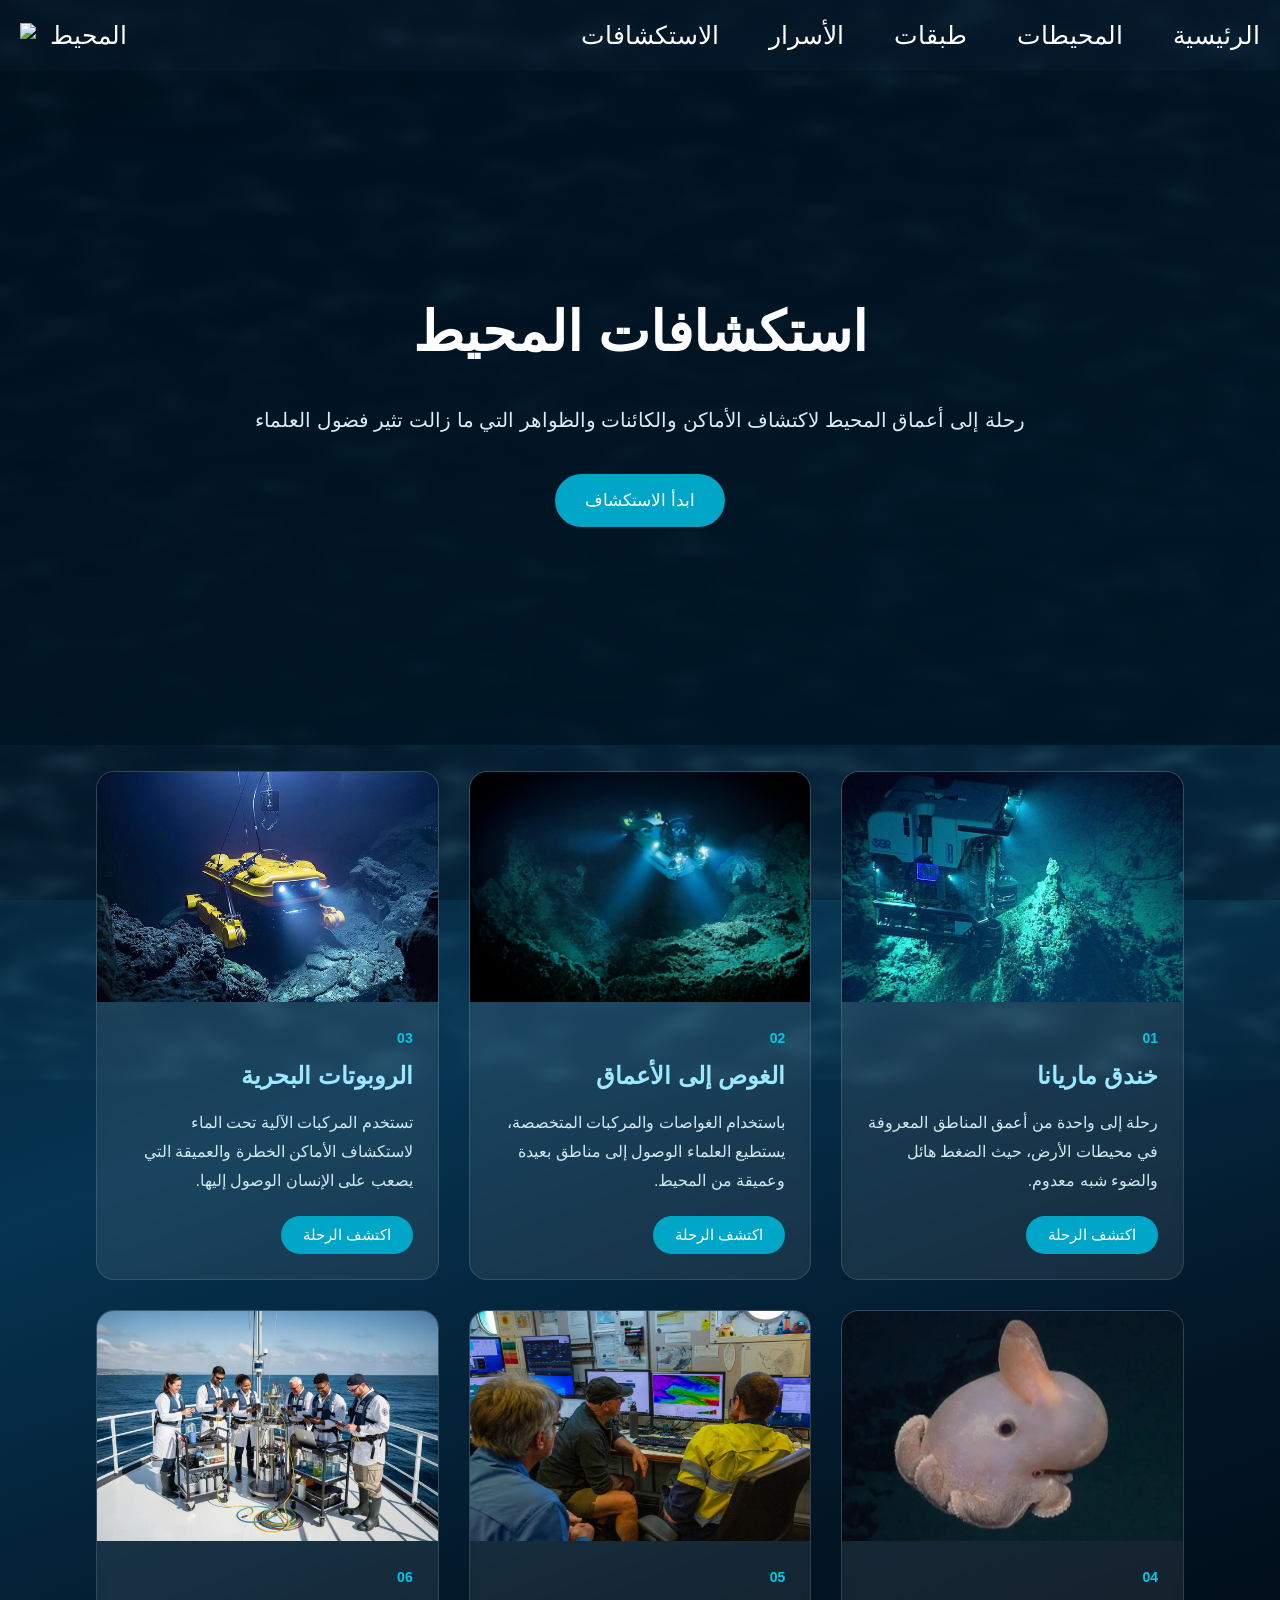
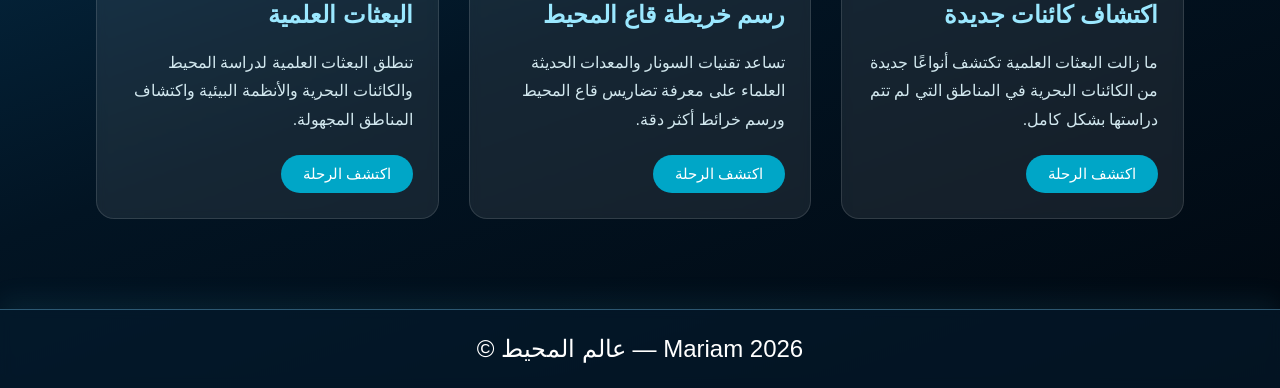
==== exploration.html @ ef14ada7 "Add files via upload" ====
<!DOCTYPE html>
<html>

<head>
    <meta charset="UTF-8">
    <meta name="viewport" content="width=device-width, initial-scale=1.0">
    <title>استكشافات المحيط</title>
    <link rel="stylesheet" href="sea.css">
</head>

<body>

    <svg style="position:absolute;width:0;height:0" aria-hidden="true">
            <filter id="caustics" x="-20%" y="-20%" width="140%" height="140%">
                <feTurbulence type="fractalNoise" baseFrequency="0.014 0.032" numOctaves="2" seed="7" result="noise"/>
                <feColorMatrix in="noise" type="matrix"
                    values="0 0 0 0 0.29
                            0 0 0 0 0.79
                            0 0 0 0 0.94
                            0 0 0 1 0" result="tinted"/>
                <feComponentTransfer in="tinted">
                <feFuncA type="gamma" amplitude="1.4" exponent="4" offset="0"/>
                </feComponentTransfer>
                <feGaussianBlur stdDeviation="1"/>
            </filter>
            </svg>
            <div class="caustics-bg"></div>
        


    <!-- شريط التنقل -->
    
         <nav>
            <div class="logo">
                <img src="شعب مرجانيه.WEBP" alt="شعب مرجانيه">
                <span>المحيط</span>
            </div>

    <!-- زر القائمة للموبايل -->
            <button class="menu-toggle" id="menu-toggle">☰</button>

            <div class="nav-menu" dir="rtl">
                <ul>
                    <li><a href="index.html" id="home">الرئيسية</a></li>
                    <li><a href="theiat.html" id="oceans">المحيطات</a></li>
                    <li><a href="layers.html" id="layers">طبقات</a></li>
                    <li><a href="secrets.html" id="secrets">الأسرار</a></li>
                    <li><a href="exploration.html" id="exploration">الاستكشافات</a></li>
                </ul>
            </div>
        </nav>


    <!-- مقدمة الصفحة -->
    <header class="exploration-hero">

        <div class="hero-content">

            <h1>استكشافات المحيط</h1>

            <p>
                رحلة إلى أعماق المحيط لاكتشاف الأماكن والكائنات
                والظواهر التي ما زالت تثير فضول العلماء
            </p>

            <a href="#explorations" class="hero-button">
                ابدأ الاستكشاف
            </a>

        </div>

    </header>


    <!-- الاستكشافات -->
    <main id="explorations">

    <br>


        <div class="explorations-container" dir="rtl">


            <!-- الاستكشاف الأول -->
            <article class="exploration-card">

                <img
                    src="خندق ماريانا.jpg"
                    alt="خندق ماريانا">

                <div class="exploration-content">

                    <span class="exploration-number">01</span>

                    <h3>خندق ماريانا</h3>

                    <p>
                        رحلة إلى واحدة من أعمق المناطق المعروفة
                        في محيطات الأرض، حيث الضغط هائل والضوء
                        شبه معدوم.
                    </p>

                    <button onclick="showExploration(this)">
                        اكتشف الرحلة
                    </button>

                    <div class="exploration-info">
                        يقع خندق ماريانا في غرب المحيط الهادئ،
                        ويُعد أعمق نقطة معروفة في محيطات الأرض.
                        يتميز بضغط هائل وظلام شديد، مما يجعل
                        استكشافه تحديًا كبيرًا للعلماء.
                    </div>

                </div>

            </article>


            <!-- الاستكشاف الثاني -->
            <article class="exploration-card">

                <img
                    src="الغوص الى الاعماق.jpg"
                    alt="غواصة في أعماق المحيط">

                <div class="exploration-content">

                    <span class="exploration-number">02</span>

                    <h3>الغوص إلى الأعماق</h3>

                    <p>
                        باستخدام الغواصات والمركبات المتخصصة،
                        يستطيع العلماء الوصول إلى مناطق بعيدة
                        وعميقة من المحيط.
                    </p>

                    <button onclick="showExploration(this)">
                        اكتشف الرحلة
                    </button>

                    <div class="exploration-info">
                        تستخدم الغواصات والمركبات المتخصصة
                        للوصول إلى أعماق المحيط.
                        وتسمح هذه الرحلات للعلماء بدراسة
                        الكائنات والبيئات التي لا يستطيع الإنسان
                        الوصول إليها بنفسه.
                    </div>

                </div>

            </article>


            <!-- الاستكشاف الثالث -->
            <article class="exploration-card">

                <img
                    src=" الروبوتات البحريه.jpg"
                    alt="روبوت يستكشف المحيط">

                <div class="exploration-content">

                    <span class="exploration-number">03</span>

                    <h3>الروبوتات البحرية</h3>

                    <p>
                        تستخدم المركبات الآلية تحت الماء لاستكشاف
                        الأماكن الخطرة والعميقة التي يصعب على الإنسان
                        الوصول إليها.
                    </p>

                    <button onclick="showExploration(this)">
                        اكتشف الرحلة
                    </button>

                    <div class="exploration-info">
                        تستطيع الروبوتات البحرية استكشاف المناطق
                        العميقة والخطيرة وجمع الصور والعينات والبيانات.
                        وتساعد العلماء على دراسة المحيط دون تعريض
                        الإنسان للخطر.
                    </div>

                </div>

            </article>


            <!-- الاستكشاف الرابع -->
            <article class="exploration-card">

                <img
                    src="اكتشاف كائنات جديده.jpg"
                    alt="اكتشاف كائن بحري جديد">

                <div class="exploration-content">

                    <span class="exploration-number">04</span>

                    <h3>اكتشاف كائنات جديدة</h3>

                    <p>
                        ما زالت البعثات العلمية تكتشف أنواعًا جديدة
                        من الكائنات البحرية في المناطق التي لم تتم
                        دراستها بشكل كامل.
                    </p>

                    <button onclick="showExploration(this)">
                        اكتشف الرحلة
                    </button>

                    <div class="exploration-info">
                        لا يزال المحيط يخفي عددًا كبيرًا من الكائنات
                        غير المعروفة. وتساعد البعثات العلمية على
                        اكتشاف أنواع جديدة ودراسة طرق تكيفها
                        مع الظروف القاسية في الأعماق.
                    </div>

                </div>

            </article>


            <!-- الاستكشاف الخامس -->
            <article class="exploration-card">

                <img
                    src="رسم خريطة القاع.jpg"
                    alt="رسم خرائط قاع المحيط">

                <div class="exploration-content">

                    <span class="exploration-number">05</span>

                    <h3>رسم خريطة قاع المحيط</h3>

                    <p>
                        تساعد تقنيات السونار والمعدات الحديثة
                        العلماء على معرفة تضاريس قاع المحيط
                        ورسم خرائط أكثر دقة.
                    </p>

                    <button onclick="showExploration(this)">
                        اكتشف الرحلة
                    </button>

                    <div class="exploration-info">
                        يستخدم العلماء تقنيات السونار لرسم خرائط
                        لقاع المحيط ومعرفة الجبال والأخاديد والبراكين
                        الموجودة تحته، مما يساعد على فهم تضاريس
                        المحيط بشكل أفضل.
                    </div>

                </div>

            </article>


            <!-- الاستكشاف السادس -->
            <article class="exploration-card">

                <img
                    src="البعثات العلمية.jpg"
                    alt="علماء يستكشفون المحيط">

                <div class="exploration-content">

                    <span class="exploration-number">06</span>

                    <h3>البعثات العلمية</h3>

                    <p>
                        تنطلق البعثات العلمية لدراسة المحيط
                        والكائنات البحرية والأنظمة البيئية
                        واكتشاف المناطق المجهولة.
                    </p>

                    <button onclick="showExploration(this)">
                        اكتشف الرحلة
                    </button>

                    <div class="exploration-info">
                        تنطلق البعثات العلمية لدراسة الكائنات البحرية
                        والبيئات المحيطية وجمع العينات والبيانات.
                        وتساهم هذه الرحلات في اكتشاف مناطق جديدة
                        وفهم أسرار المحيط.
                    </div>

                </div>

            </article>


        </div>

    </main>


    <!-- تذييل الصفحة -->
    <footer>
        &copy; عالم المحيط — Mariam 2026
    </footer>


    <script src="sea.js"></script>

</body>

</html>
---- sea.css ----
*{
    margin: 0;
    padding: 0;
    box-sizing: border-box;
}

html
{
    scroll-behavior: smooth;
}

body
{
    font-family: "Cairo", sans-serif;
    line-height: 1.6;
    min-height: 100vh;
    overflow-x: hidden;
    background: linear-gradient(160deg, #010810, #03192b, #063452, #021423, #010810);
}

.caustics-bg{
    position: fixed;
    inset: 0;
    z-index: 0;
    pointer-events: none;
    filter: url(#caustics);
    opacity: 0.22;
    mix-blend-mode: screen;
    background: radial-gradient(circle at 50% 35%, rgba(255,255,255,0.9), transparent 60%);
}

body::before {
    content: "";
    position: fixed;
    inset: 0;
    background: rgba(0, 8, 16, 0.35);
    z-index: 0;
}
 
body > * {
    position: relative;
    z-index: 1;
}
.background{
    position: fixed;
    top: 0;
    left: 0;
    width: 100%;
    height: 100vh;
    object-fit:fill;
    z-index: -1;
}
nav
{
    display: flex;
    justify-content: space-between;
    align-items: center;
    background: rgba(6, 30, 50, 0.55);
    backdrop-filter: blur(5px);
    padding: 15px 20px;
    color: white;
    position: sticky;
    top:0;
    z-index:1000;
    font-size: 25px;


}


.logo
{
    display: flex;
    align-items: center;
    gap: 5px;

}
.logo img
{
    width: 25px;
    height: 25px;
}
ul
{
    list-style: none;
    display: flex;
    gap: 50px;
}
ul li a
{
    text-decoration: none;
    color: white;
    gap: 50px;
    font-size: 25px;


}

.hero
{
    text-align: right;
    color: white;
    display: flex;
    flex-direction: column;
    align-items: flex-end;
    padding-top: 50px;
    padding-right: 25px;
}

.hero h3,
.hero h1,.hero p{
    padding: 0px;
    text-align: right;
    font-size: 20px;
    margin-bottom: 10px;
    align-items: flex-end;

}

/* =========================
   أزرار اكتشاف المحيط
========================= */

.butons {
    display: flex;
    justify-content: center;
    align-items: center;
    gap: 20px;
    margin-top: 35px;
    direction: rtl;
}

/* شكل الزر الأساسي */
.but {
    display: inline-block;
    padding: 14px 28px;
    border: 1px solid rgba(255, 255, 255, 0.45);
    border-radius: 25px;
    color: white;
    text-decoration: none;
    font-family: 'Cairo', sans-serif;
    font-size: 16px;
    font-weight: 700;
    background: rgba(0, 70, 110, 0.55);
    backdrop-filter: blur(6px);
    transition: 0.3s ease;
}

/* عند تمرير الماوس */
.but:hover {
    background: rgba(19, 61, 75, 0.75);
    border-color: rgba(255, 255, 255, 0.8);
    transform: translateY(-4px);
    box-shadow: 0 8px 25px rgba(0, 180, 220, 0.3);
}

/* زر اكتشف طبقات المحيط */
.bu 
{
background: rgba(0, 35, 70, 0.7); 
}

/* تأثير مختلف عند المرور عليه */
.bu:hover {
    background: rgba(0, 70, 110, 0.55);
}

hr
{
    width:100%;    
    border: 1px solid ;
    height: 2px;             
    border: none;
    height: 1px;
    background: rgba(125, 211, 252, 0.35);

}
.about{
    color:wheat;
    text-align: right;
    font-size: 100%;
    margin-right: 25px;
}
.about > div:first-child {
    text-align: right;
}
.about > div:first-child pre {
    font-size: 19px;
}
.info-box{
    width:90%;
    margin:30px auto;
    padding:20px;
    background-color: rgba(50, 61, 61, 0.5);;
    border-radius: 15px;
    text-align: right;
    border: 1px solid #7dd3fc;
    box-shadow: 0 0 15px rgba(125, 211, 252, 0.5);

    
}
.informtion{
    direction: rtl;
    list-style:disc;
    display: block;
    text-align: right;
    margin-right: 20px;

}
.relation{
    color:white

}
 
footer {
    text-align: center;

    background: rgba(6, 30, 50, 0.55);
    backdrop-filter: blur(6px);

    border-top: 1px solid rgba(125, 211, 252, 0.35);

    box-shadow: 0 -10px 25px rgba(76, 201, 240, 0.08);

    color: white;
    font-size: 150%;
    padding: 20px 0;
}

.info-box {
    opacity: 0;
    transform: translateY(30px);
    transition: 0.7s ease;
}

.info-box.show {
    opacity: 1;
    transform: translateY(0);
}
/*انتهاء صفحة الرئيسية*/




/*بداية المحيطات*/
/* الحاوية التي تحتوي جميع الكروت */


.cards {
    display: grid;
    grid-template-columns: repeat(3, 280px);
    justify-content: center;
    gap: 30px;
    padding: 50px;
}

.card:nth-child(4) {
    grid-column: 1;
    position: relative;
    left: 155px;
}

.card:nth-child(5) {
    grid-column: 2;
    position: relative;
    left: 155px;
}
.card {
    width: 280px;
    min-height: 400px;
    background: rgba(255,255,255,0.12);
    backdrop-filter: blur(10px);
    border: 1px solid rgba(255,255,255,0.2);
    border-radius: 20px;
    padding: 20px;
    text-align: center;
    color: white;
    transition: 0.4s ease;
    box-shadow: 0 0 15px rgba(125, 211, 252, 0.5);
}



 
/* الكرت */
 

/* عند المرور بالماوس */
.card:hover{
    transform: translateY(-10px) scale(1.03);
    box-shadow: 0 15px 30px rgba(0,0,0,0.5);
}

/* الصورة */
.card img{
    width: 100%;
    height: 180px;
    object-fit: cover;
    border-radius: 15px;
    margin-bottom: 15px;
}

/* اسم المحيط */
.card h3{
    margin-bottom: 15px;
    font-size: 24px;
    color: #9be8ff;
}

/* الوصف */
.card p{
    line-height: 1.8;
    font-size: 16px;
    color: #f1f1f1;
}

/*انتهاء صفحة  المحيطات*/

/*بداية صفحة  الطبقات*/


.hero-layer{

    text-align:center;
    padding:80px;
    color:white;
    font-size:25px;
}




.layer-card{
    width: 40%;

    background:rgba(255,255,255,0.12);

    backdrop-filter:blur(10px);
    padding: 20px;

    border-radius:20px;
    transition: 0.4s ease;

    padding:25px;

    margin:40px 0;
    position: relative;
    box-shadow: 0 0 15px rgba(125, 211, 252, 0.5);

    color:white;
}
.layer-card ul {
    display: block;
    list-style: disc;
    direction: rtl;
    text-align: right;
    padding-right: 20px;
}

.layer-card li {
    margin-bottom: 10px;
}

.timeline{
    width: 80%;
    margin: auto;
    position: relative;
    padding: 50px 0;
}

.timeline::before{
    content: "";
    position: absolute;
    left: 50%;
    top: 0;
    width: 4px;
    height: 100%;
    background: #4cc9f0;
    transform: translateX(-50%);
}


.layer-card:nth-child(odd){
    margin-right: auto;
}

.layer-card:nth-child(even){
    margin-left: auto;
}


.layer-card::before{
    content: "";
    position: absolute;
    width: 18px;
    height: 18px;
    background: #4cc9f0;
    border-radius: 50%;
    top: 30px;
}


.layer-card:nth-child(odd)::before{
    right: -50px;
}

.layer-card:nth-child(even)::before{
    left: -50px;
}

.layer1{
    background: rgba(0, 180, 255, 0.20);
}

.layer2{
    background: rgba(0, 120, 220, 0.25);
}

.layer3{
    background: rgba(0, 80, 170, 0.30);
}

.layer4{
    background: rgba(0, 50, 120, 0.35);
}

.layer5{
    background: rgba(5, 15, 50, 0.45);
}

.layers-body{
    position: relative;
}

.layers-body::before {
    background: linear-gradient(
        to bottom,
        rgba(0,180,255,0.15),
        rgba(0,100,180,0.25),
        rgba(0,40,100,0.45),
        rgba(0,10,30,0.65)
    );
}
.layer-card:hover{
    transform: translateY(-10px) scale(1.03);
    box-shadow: 0 15px 30px rgba(0,0,0,0.5);
}



/* قسم أسرار المحيط */

.ocean-secrets {
    padding: 70px 8%;
    background: linear-gradient(to bottom, #031b2e, #064b6b);
    color: white;
}




/* البطاقات */

.secrets-container {
    display: grid;
    grid-template-columns: repeat(3, 1fr);
    gap: 25px;
}


/* البطاقة */

.secret-card {
    background: rgba(255, 255, 255, 0.1);
    border-radius: 15px;
    overflow: hidden;
    transition: 0.3s;
}


/* حركة البطاقة */

.secret-card:hover {
    transform: translateY(-8px);
}


/* الصور */

.secret-card img {
    width: 100%;
    height: 220px;
    object-fit: cover;
    display: block;
}


/* محتوى البطاقة */

.card-content {
    padding: 22px;
    color: #9be8ff;

}

.card-content h2 {
    font-size: 22px;
    margin-bottom: 12px;
}

.card-content p {
    color: #d7edf5;
    line-height: 1.7;
    margin-bottom: 18px;
}


/* الزر */

.card-content button {
    background: #00a6c7;
    color: white;
    border: none;
    padding: 10px 20px;
    border-radius: 20px;
    cursor: pointer;
}

.card-content button:hover {
    background: #007d9b;
}
.secret-info {
    display: none;
    margin-top: 15px;
    padding: 15px;
    background: rgba(0, 20, 40, 0.5);
    border-right: 3px solid #4cc9f0;
    border-radius: 10px;
    color: white;
    line-height: 1.8;
    text-align: right;
}
.secret-modal {
    position: fixed;
    top: 0;
    left: 0;
    width: 100%;
    height: 100%;

    background: rgba(0, 0, 0, 0.7);

    display: none;
    justify-content: center;
    align-items: center;

    z-index: 1000;
}

.secret-modal.show {
    display: flex;
}

.modal-content {
    background: #063b5c;
    width: 90%;
    max-width: 600px;
    padding: 35px;

    border-radius: 20px;
    text-align: center;
    position: relative;

    box-shadow: 0 10px 40px rgba(0, 0, 0, 0.5);
}

.modal-content h2 {
    margin-bottom: 20px;
    font-size: 28px;
}

.modal-content p {
    line-height: 2;
    color: #d7edf5;
    font-size: 17px;
}

.close-modal {
    position: absolute;
    top: 12px;
    left: 18px;

    background: none;
    border: none;

    color: white;
    font-size: 32px;
    cursor: pointer;
}

.close-modal:hover {
    color: #00c8e8;}

/* بداية صفحة الاكتشافات */


.exploration-hero {
    min-height: 75vh;

    display: flex;
    justify-content: center;
    align-items: center;

    text-align: center;

    padding: 80px 8%;

    background:
        linear-gradient(
            rgba(0, 20, 35, 0.65),
            rgba(0, 20, 35, 0.85)
        ),
        url("images/exploration-hero.jpg");

    background-size: cover;
    background-position: center;
}

.hero-content {
    max-width: 800px;
}

.hero-content h1 {
    font-size: 55px;
    margin-bottom: 25px;
    text-align: center;
    color: white;
}

.hero-content p {
    font-size: 20px;
    line-height: 1.9;

    color: #d8edf5;

    margin-bottom: 35px;
}


/* زر ابدأ الاستكشاف */

.hero-button {
    display: inline-block;

    padding: 13px 30px;

    background-color: #00a6c7;

    color: white;

    text-decoration: none;

    border-radius: 30px;

    font-size: 17px;

    transition: 0.3s;
}

.hero-button:hover {
    background-color: #007d9b;

    transform: translateY(-3px);
}


/* =========================
   عنوان الاستكشافات
========================= */

.page-title {
    text-align: center;

    max-width: 750px;

    margin: 80px auto 50px;

    padding: 0 20px;
}

.page-title h2 {
    font-size: 40px;

    margin-bottom: 15px;
}

.page-title p {
    color: #cfe7ef;

    font-size: 18px;

    line-height: 1.8;
}


/* =========================
   بطاقات الاستكشاف
========================= */

.explorations-container {
    width: 85%;

    max-width: 1200px;

    margin: auto;

    display: grid;

    grid-template-columns: repeat(3, 1fr);

    gap: 30px;

    padding-bottom: 90px;
}


/* البطاقة */

.exploration-card {
    background-color: rgba(255, 255, 255, 0.08);

    border-radius: 18px;

    overflow: hidden;

    border: 1px solid rgba(255, 255, 255, 0.12);

    transition: 0.35s;

    backdrop-filter: blur(5px);
}


/* حركة البطاقة */

.exploration-card:hover {
    transform: translateY(-10px);

    box-shadow:
        0 15px 35px rgba(0, 0, 0, 0.45);
}


/* =========================
   صور الاستكشافات
========================= */

.exploration-card img {
    width: 100%;

    height: 230px;

    object-fit: cover;

    display: block;

    transition: 0.4s;
}


/* تكبير الصورة */

.exploration-card:hover img {
    transform: scale(1.06);
}


/* =========================
   محتوى البطاقة
========================= */

.exploration-content {
    padding: 25px;
    color: #9be8ff;

}

.exploration-number {
    display: block;

    color: #00c8e8;

    font-size: 14px;

    font-weight: bold;

    margin-bottom: 8px;
}

.exploration-content h3 {
    font-size: 24px;

    margin-bottom: 14px;
}

.exploration-content p {
    color: #d2e8ef;

    line-height: 1.8;

    font-size: 16px;

    margin-bottom: 20px;
}


/* =========================
   زر اكتشف الرحلة
========================= */

.exploration-content button {
    padding: 10px 22px;

    border: none;

    border-radius: 25px;

    background-color: #00a6c7;

    color: white;

    font-size: 15px;

    cursor: pointer;

    transition: 0.3s;
}

.exploration-content button:hover {
    background-color: #007d9b;

    transform: scale(1.05);
}
.exploration-info {
    display: none;
    margin-top: 15px;
    padding: 15px;
    background: rgba(0, 20, 40, 0.5);
    border-right: 3px solid #4cc9f0;
    border-radius: 10px;
    color: white;
    line-height: 1.8;
    text-align: right;
}
/*

/* =========================
   النافذة المنبثقة
========================= */

 



/* =========================
   Navigation
========================= */

.nav-links {
    list-style: none;
    display: flex;
    gap: 25px;
}

.nav-links a {
    text-decoration: none;
    color: white;
    font-size: 25px;
    transition: 0.3s;
}

.nav-links a:hover {
    color: #00c8e8;
}


/* =========================
   Footer
========================= */

footer {
    text-align: center;
    background: rgba(6, 30, 50, 0.55);
    backdrop-filter: blur(6px);

    border-top: 1px solid rgba(125, 211, 252, 0.35);
    box-shadow: 0 -10px 25px rgba(76, 201, 240, 0.08);

    color: white;
    font-size: 150%;
    padding: 20px 0;
}









/* =========================================================
   RESPONSIVE DESIGN - الشاشات الصغيرة
   ========================================================= */

/* ---------- التابلت ---------- */

@media (max-width: 900px) {

    /* Navigation */
    nav {
        padding: 12px 15px;
        font-size: 20px;
    }

    .logo {
        gap: 5px;
    }

    .logo img {
        width: 23px;
        height: 23px;
    }

    ul {
        gap: 20px;
    }

    ul li a {
        font-size: 19px;
    }


    /* ---------- كروت المحيطات ---------- */

    .cards {
        grid-template-columns: repeat(2, 280px);
        gap: 25px;
        padding: 40px 20px;
    }

    /* إلغاء تحريك الكرتين 4 و 5 */
    .card:nth-child(4),
    .card:nth-child(5) {
        left: 0;
    }


    /* ---------- طبقات المحيط ---------- */

    .timeline {
        width: 90%;
    }

    .layer-card {
        width: 44%;
    }


    /* ---------- أسرار المحيط ---------- */

    .secrets-container {
        grid-template-columns: repeat(2, 1fr);
        padding: 0 20px;
    }


    /* ---------- الاستكشافات ---------- */

    .explorations-container {
        width: 90%;
        grid-template-columns: repeat(2, 1fr);
    }

    .hero-content h1 {
        font-size: 45px;
    }
}


/* ========================================================= الموبايل
   ========================================================= */

@media (max-width: 600px) {

    /* ---------- Navigation ---------- */

    nav {
        flex-direction: column;
        gap: 15px;
        padding: 12px 10px;
    }

    .logo {
        justify-content: center;
    }

    .logo img {
        width: 25px;
        height: 25px;
    }

    nav .logo span {
        font-size: 22px;
    }

    nav ul {
        flex-wrap: wrap;
        justify-content: center;
        gap: 8px 15px;
    }

    ul li a {
        font-size: 16px;
    }


    /* =====================================================
 الصفحة الرئيسية
       ===================================================== */

    .hero {
        padding: 40px 15px 20px;
        align-items: center;
        text-align: center;
    }

    .hero h3,
    .hero h1,
    .hero p {
        text-align: center;
        font-size: 17px;
    }

    .hero h1 {
        font-size: 32px;
    }

    .hero h3 {
        font-size: 19px;
    }

    .hero p {
        line-height: 1.8;
    }


    /* أزرار الرئيسية */

    .butons {
        flex-direction: column;
        width: 100%;
        gap: 12px;
        margin-top: 25px;
    }

    .but {
        width: 90%;
        max-width: 300px;
        text-align: center;
        padding: 11px 18px;
        font-size: 14px;
    }


    /* معلومات الرئيسية */

    .about {
        margin-right: 0;
        padding: 0 15px;
    }

    .about > div:first-child h1 {
        font-size: 24px;
        line-height: 1.6;
    }

    .about > div:first-child pre {
        font-family: "Cairo", sans-serif;
        white-space: normal;
        font-size: 15px;
        line-height: 1.9;
        text-align: right;
    }

    .info-box {
        width: 95%;
        padding: 16px;
        margin: 20px auto;
    }

    .informtion {
        margin-right: 18px;
        padding-right: 0;
    }

    .informtion li {
        font-size: 14px;
        line-height: 1.8;
        margin-bottom: 5px;
    }


    /* =====================================================
       صفحة المحيطات
       ===================================================== */

    .cards {
        display: grid;
        grid-template-columns: 1fr;
        gap: 20px;
        padding: 30px 15px;
    }

    .card {
        width: 100%;
        max-width: 340px;
        min-height: auto;
        margin: auto;
        padding: 15px;
    }

    /* مهم جدًا:
       إلغاء الإزاحة الموجودة للكرت 4 و5 */
    .card:nth-child(4),
    .card:nth-child(5) {
        grid-column: auto;
        left: 0;
    }

    .card img {
        height: 190px;
    }

    .card h3 {
        font-size: 21px;
    }

    .card p {
        font-size: 14px;
        line-height: 1.8;
    }


    /* =====================================================
       صفحة طبقات المحيط
       ===================================================== */

    .hero-layer {
        padding: 50px 20px;
        font-size: 18px;
    }

    .hero-layer h1 {
        font-size: 32px;
        margin-bottom: 15px;
    }

    .hero-layer p {
        font-size: 16px;
        line-height: 1.9;
    }


    /* تحويل الـ Timeline إلى شكل عمودي */

    .timeline {
        width: 92%;
        padding: 20px 0 30px;
    }

    .timeline::before {
        left: 10px;
        transform: none;
        width: 3px;
    }

    .layer-card {
        width: calc(100% - 30px);
        margin: 25px 0 25px 30px !important;
        padding: 18px;
    }

    .layer-card:nth-child(odd),
    .layer-card:nth-child(even) {
        margin-left: 30px !important;
        margin-right: 0 !important;
    }

    .layer-card::before,
    .layer-card:nth-child(odd)::before,
    .layer-card:nth-child(even)::before {
        width: 14px;
        height: 14px;
        left: -27px;
        right: auto;
        top: 25px;
    }

    .layer-card h2 {
        font-size: 19px;
        line-height: 1.6;
    }

    .layer-card p,
    .layer-card li {
        font-size: 14px;
        line-height: 1.8;
    }

    .layer-card ul {
        padding-right: 18px;
    }


    /* =====================================================
       صفحة أسرار المحيط
       ===================================================== */

    .secrets-container {
        grid-template-columns: 1fr;
        gap: 20px;
        padding: 0 15px;
    }

    .secret-card {
        width: 100%;
    }

    .secret-card img {
        height: 200px;
    }

    .card-content {
        padding: 18px;
    }

    .card-content h2 {
        font-size: 20px;
        line-height: 1.6;
    }

    .card-content p {
        font-size: 14px;
        line-height: 1.8;
    }

    .card-content button {
        font-size: 14px;
        padding: 9px 18px;
    }

    .secret-info {
        font-size: 14px;
        line-height: 1.8;
    }


    /* =====================================================
       صفحة الاستكشافات
       ===================================================== */

    .exploration-hero {
        min-height: 65vh;
        padding: 50px 20px;
    }

    .hero-content {
        width: 100%;
    }

    .hero-content h1 {
        font-size: 34px;
        line-height: 1.5;
        margin-bottom: 18px;
    }

    .hero-content p {
        font-size: 15px;
        line-height: 1.9;
        margin-bottom: 25px;
    }

    .hero-button {
        padding: 11px 22px;
        font-size: 15px;
    }


    /* عنوان الاستكشافات */

    .page-title {
        margin: 50px auto 30px;
        padding: 0 15px;
    }

    .page-title h2 {
        font-size: 28px;
        line-height: 1.6;
    }

    .page-title p {
        font-size: 15px;
        line-height: 1.9;
    }


    /* كروت الاستكشافات */

    .explorations-container {
        width: 92%;
        grid-template-columns: 1fr;
        gap: 20px;
        padding-bottom: 50px;
    }

    .exploration-card img {
        height: 200px;
    }

    .exploration-content {
        padding: 18px;
    }

    .exploration-content h3 {
        font-size: 21px;
        line-height: 1.6;
    }

    .exploration-content p {
        font-size: 14px;
        line-height: 1.8;
    }

    .exploration-content button {
        font-size: 14px;
        padding: 9px 18px;
    }

    .exploration-info {
        font-size: 14px;
        line-height: 1.8;
    }


    /* =====================================================
       Footer
       ===================================================== */

    footer {
        font-size: 14px;
        padding: 15px 10px;
    }
}


/* =========================================================
   شاشات الموبايل الصغيرة جدًا
   ========================================================= */

@media (max-width: 400px) {

    nav ul {
        gap: 6px 10px;
    }

    ul li a {
        font-size: 14px;
    }

    nav .logo span {
        font-size: 20px;
    }

    .hero h1 {
        font-size: 28px;
    }

    .hero h3 {
        font-size: 17px;
    }

    .hero p {
        font-size: 15px;
    }

    .card {
        max-width: 310px;
    }

    .card img {
        height: 170px;
    }

    .hero-layer h1 {
        font-size: 28px;
    }

    .layer-card h2 {
        font-size: 17px;
    }

    .hero-content h1 {
        font-size: 29px;
    }

    .page-title h2 {
        font-size: 25px;
    }
}




/* =====================================================
   MOBILE MENU
   ===================================================== */

.menu-toggle {
    display: none;
    background: none;
    border: none;
    color: white;
    font-size: 30px;
    cursor: pointer;
}


/* ---------- الموبايل ---------- */

@media (max-width: 600px) {

    nav {
        position: sticky;
        top: 0;
        flex-direction: row;
        justify-content: space-between;
        align-items: center;
        padding: 12px 15px;
    }

    .menu-toggle {
        display: block;
        order: 2;
    }

    .logo {
        order: 1;
    }

    .nav-menu {
    display: none;
    position: absolute;
    top: 100%;
    right: 10px;
    width: 210px;
    background: rgba(6, 30, 50, 0.95);
    backdrop-filter: blur(10px);
    padding: 12px;
    border: 1px solid rgba(125, 211, 252, 0.35);
    border-radius: 15px;
    box-shadow: 0 10px 30px rgba(0, 0, 0, 0.4);
}

    .nav-menu.show {
        display: block;
    }

    .nav-menu ul {
        display: flex;
        flex-direction: column;
        align-items: center;
        gap: 5px;
        width: 100%;
    }

    .nav-menu ul li {
    width: 100%;
    text-align: center;
}
    .nav-menu ul li a {
        display: block;
        width: 100%;
        padding: 10px;
        font-size: 17px;
    }

}
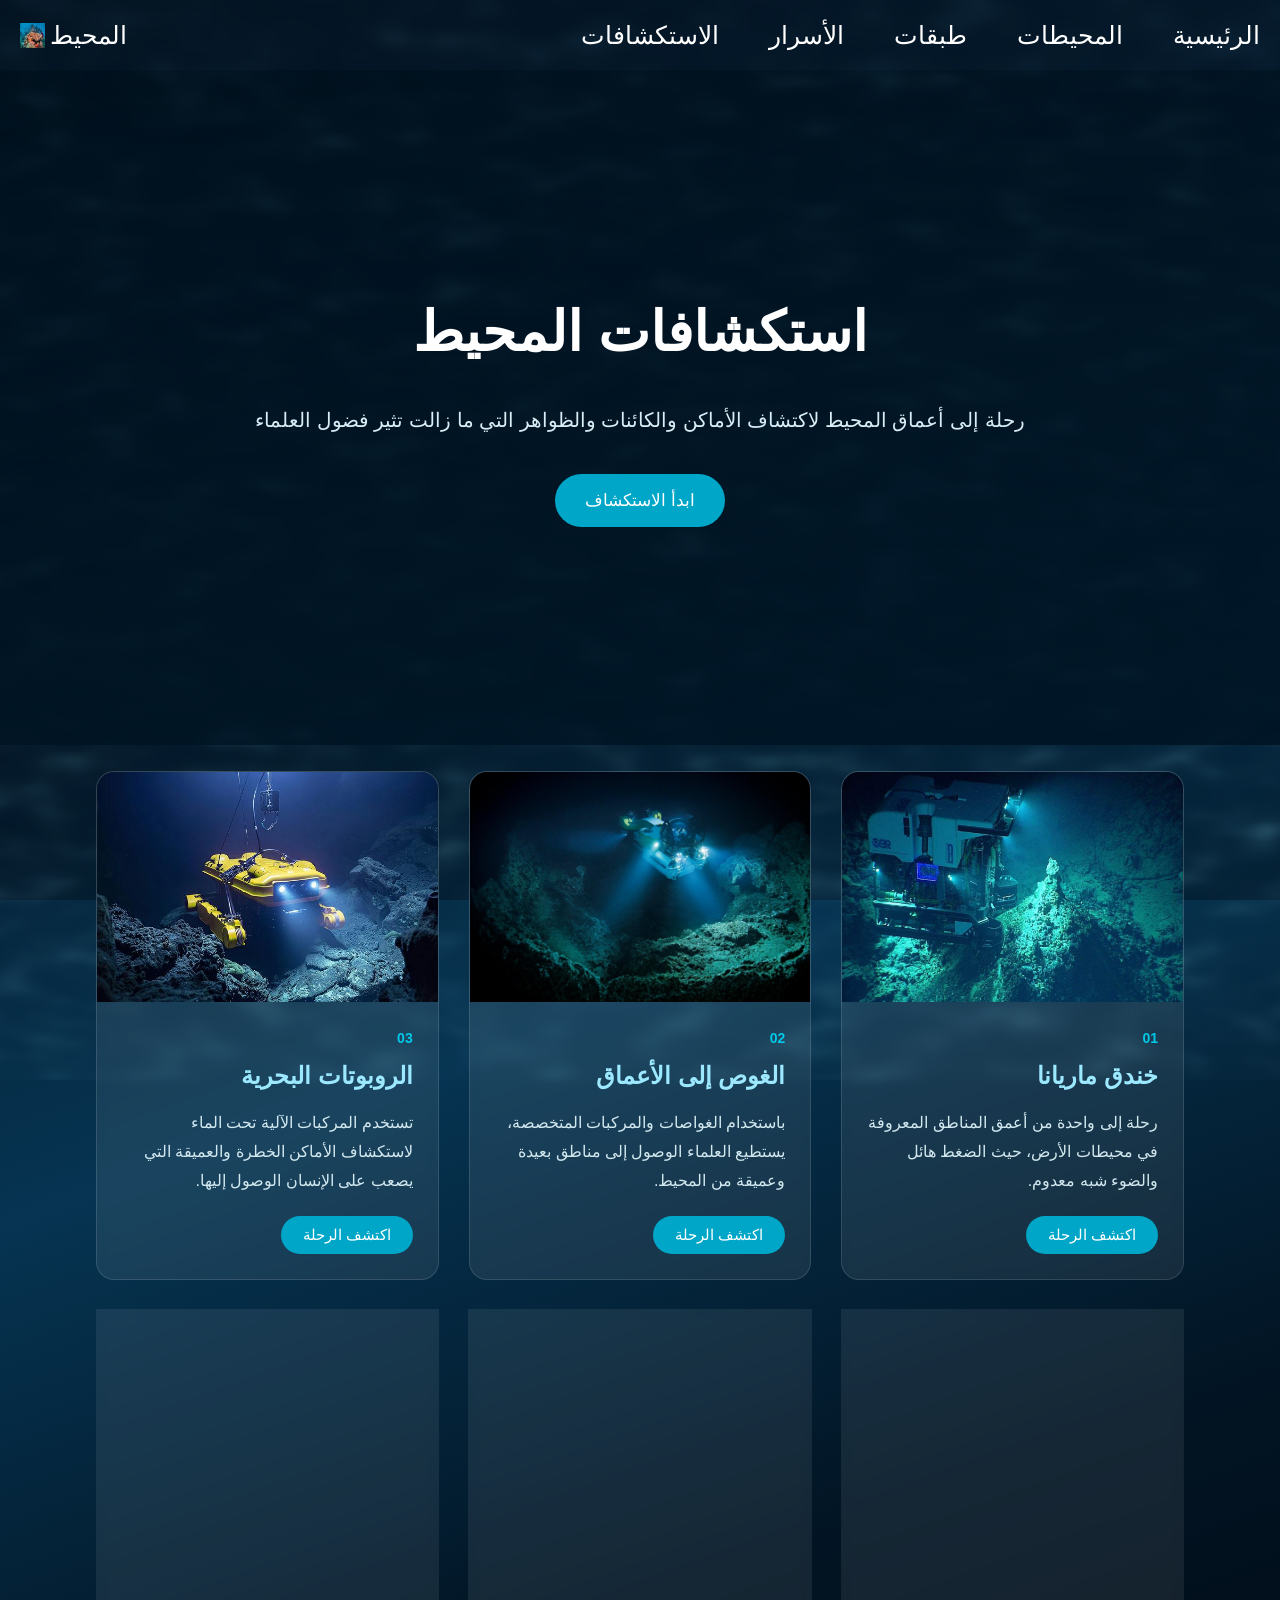
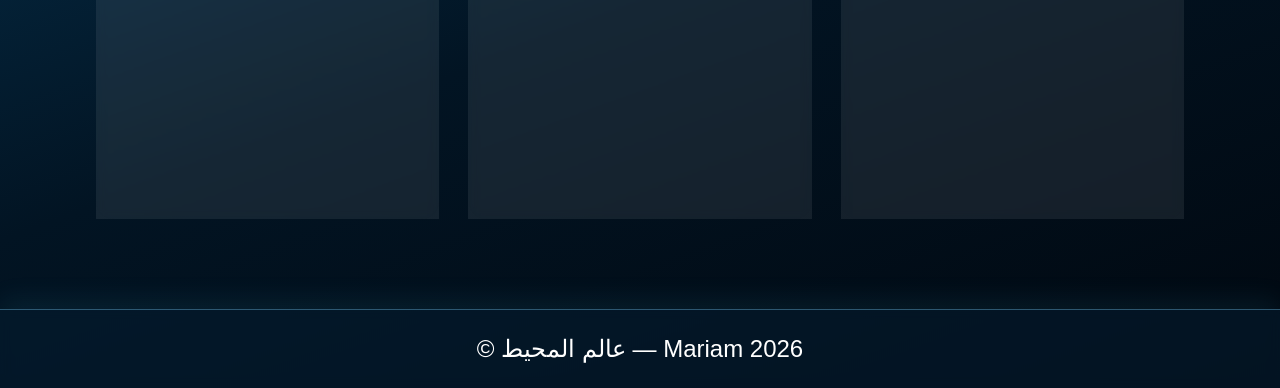
==== commit 7f762fba: "Update exploration.html" ====
--- a/exploration.html
+++ b/exploration.html
@@ -33,8 +33,7 @@
     
          <nav>
             <div class="logo">
-                <img src="شعب مرجانيه.WEBP" alt="شعب مرجانيه">
-                <span>المحيط</span>
+<img src="coral.webp" alt="شعب مرجانيه">                <span>المحيط</span>
             </div>
 
     <!-- زر القائمة للموبايل -->
@@ -308,4 +307,4 @@
 
 </body>
 
-</html>+</html>
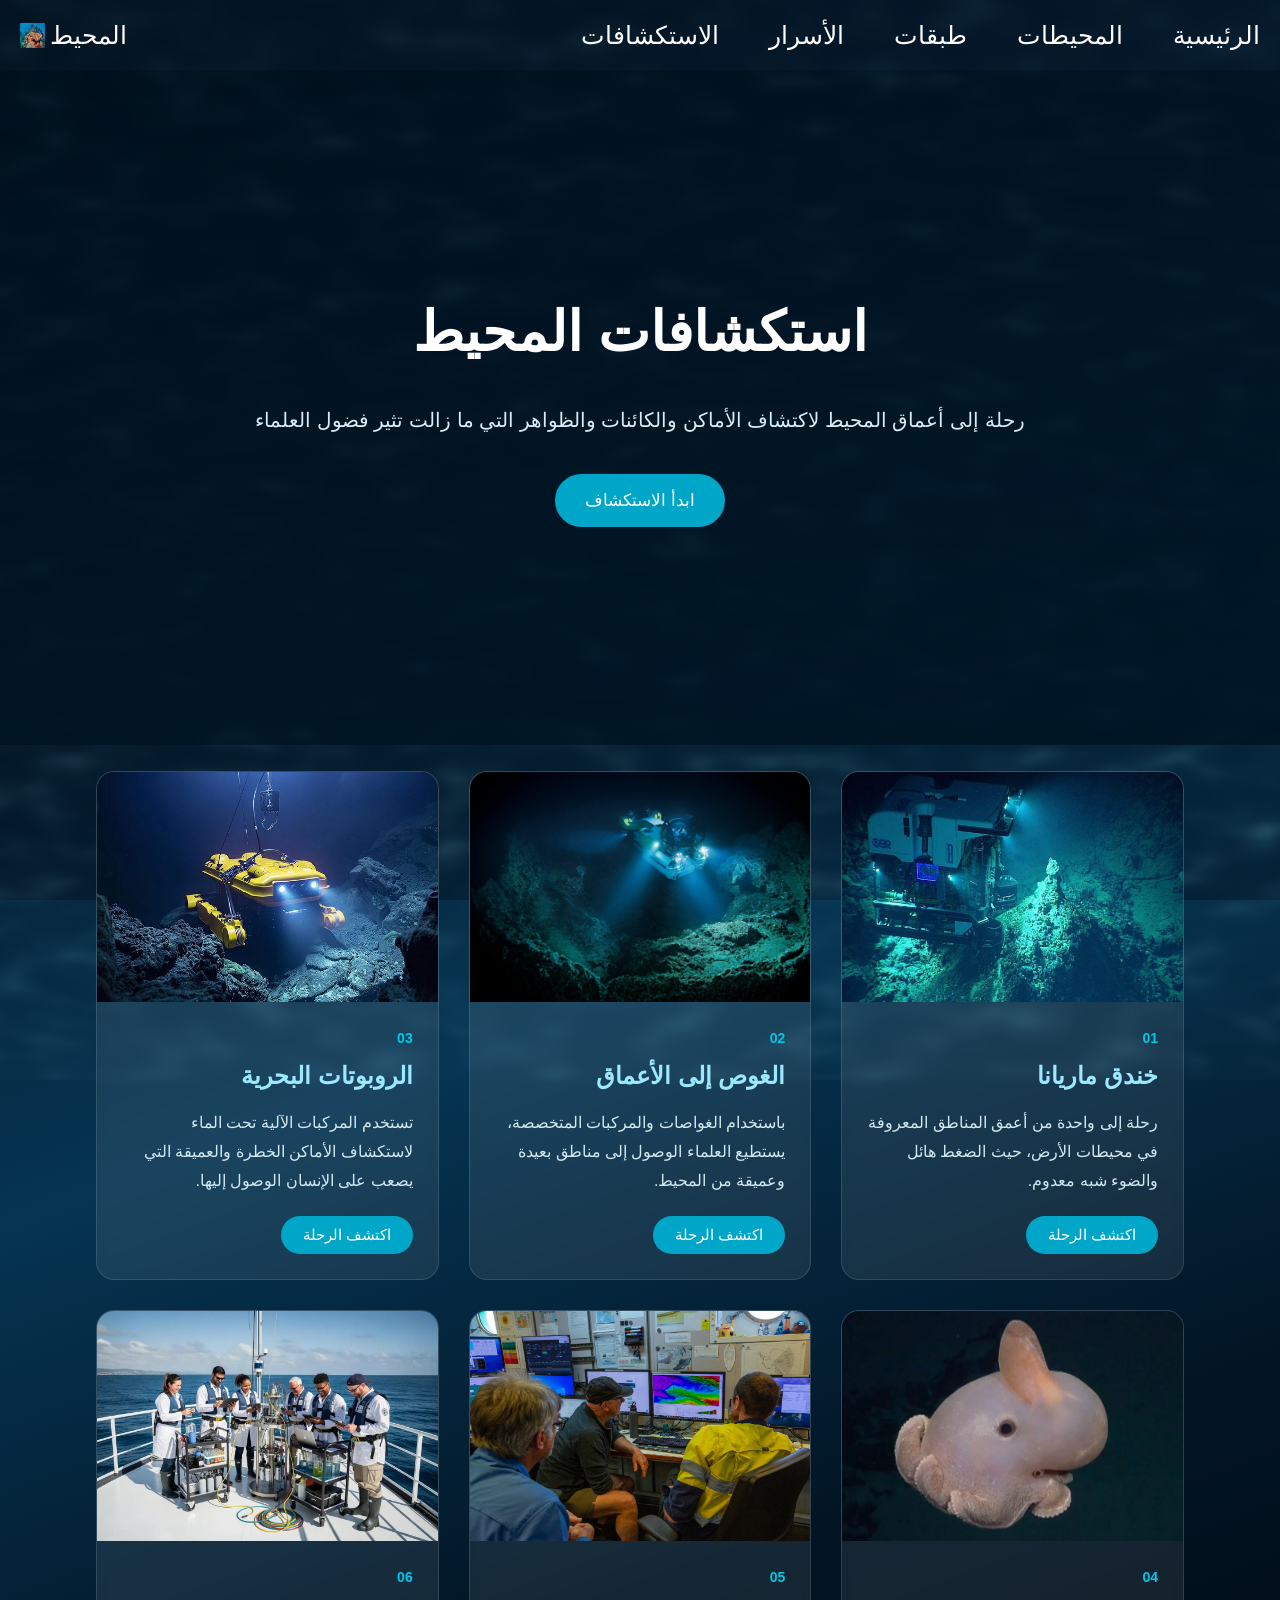
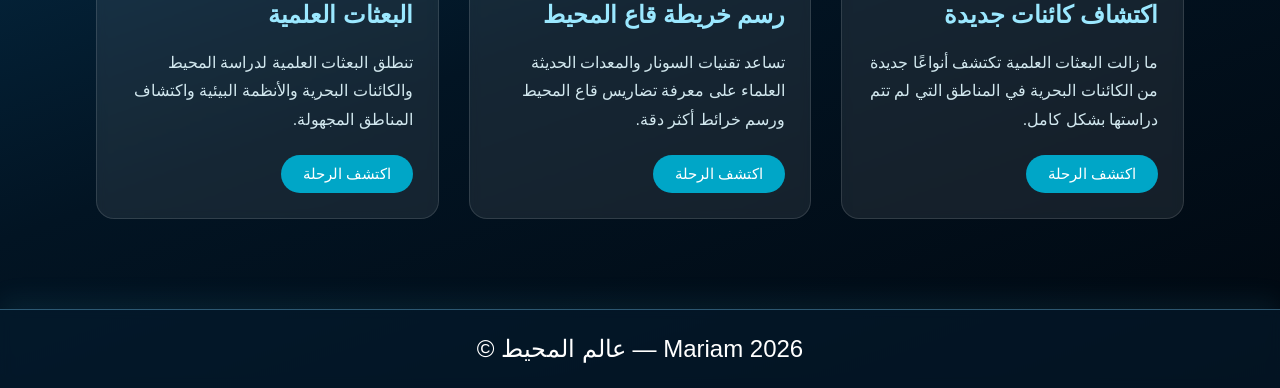
==== commit 1866becb: "Update exploration.html" ====
--- a/exploration.html
+++ b/exploration.html
@@ -6,6 +6,7 @@
     <meta charset="UTF-8">
     <meta name="viewport" content="width=device-width, initial-scale=1.0">
     <title>استكشافات المحيط</title>
+     <link href="https://fonts.googleapis.com/css2?family=Tajawal:wght@400;500;700&display=swap" rel="stylesheet">
     <link rel="stylesheet" href="sea.css">
 </head>
 
--- a/sea.css
+++ b/sea.css
@@ -9,13 +9,14 @@
     scroll-behavior: smooth;
 }
 
-body
-{
-    font-family: "Cairo", sans-serif;
-    line-height: 1.6;
-    min-height: 100vh;
-    overflow-x: hidden;
-    background: linear-gradient(160deg, #010810, #03192b, #063452, #021423, #010810);
+body { 
+    font-family: "Cairo", sans-serif; 
+    line-height: 1.6; 
+    min-height: 100dvh; 
+    overflow-x: hidden; 
+    display: flex; 
+    flex-direction: column; 
+    background: linear-gradient(160deg,#010810,#03192b,#063452,#021423,#010810); 
 }
 
 .caustics-bg{
@@ -173,10 +174,12 @@
     border: none;
     height: 1px;
     background: rgba(125, 211, 252, 0.35);
+    margin: 20px 0;
+
 
 }
 .about{
-    color:wheat;
+    color:white;
     text-align: right;
     font-size: 100%;
     margin-right: 25px;
@@ -196,10 +199,13 @@
     text-align: right;
     border: 1px solid #7dd3fc;
     box-shadow: 0 0 15px rgba(125, 211, 252, 0.5);
+    color:white;
+
 
     
 }
 .informtion{
+    color:white;
     direction: rtl;
     list-style:disc;
     display: block;
@@ -208,7 +214,7 @@
 
 }
 .relation{
-    color:white
+    color:white;
 
 }
  
@@ -1497,3 +1503,82 @@
 }
 
 
+
+/* =====================================================
+   إصلاح iPad Mini
+   ===================================================== */
+
+@media (min-width: 601px) and (max-width: 900px) {
+
+    /* الصفحة الرئيسية */
+    .about {
+        margin-right: 0;
+        padding: 0 25px;
+    }
+
+    .about > div:first-child pre {
+        white-space: normal;
+        width: 100%;
+        max-width: 100%;
+        font-size: 17px;
+        line-height: 1.9;
+        text-align: right;
+    }
+
+    .info-box {
+        width: 90%;
+        max-width: 100%;
+    }
+
+
+    /* صفحة المحيطات */
+    .cards {
+        grid-template-columns: repeat(3, 1fr);
+        gap: 18px;
+        padding: 40px 20px;
+        width: 100%;
+    }
+
+    .card {
+        width: 100%;
+        min-height: 400px;
+        padding: 15px;
+    }
+
+    .card:nth-child(4),
+    .card:nth-child(5) {
+        grid-column: auto;
+        left: 0;
+    }
+
+    .card img {
+        height: 160px;
+    }
+
+    .card h3 {
+        font-size: 20px;
+    }
+
+    .card p {
+        font-size: 14px;
+    }
+}
+
+
+
+@media (min-width: 601px) and (max-width: 900px) {
+
+    .about > div:first-child p {
+        white-space: normal;
+        overflow-wrap: break-word;
+        font-size: 17px;
+        line-height: 1.9;
+    }
+
+}
+
+
+footer {
+    margin-top: auto;
+    flex-shrink: 0;
+}
